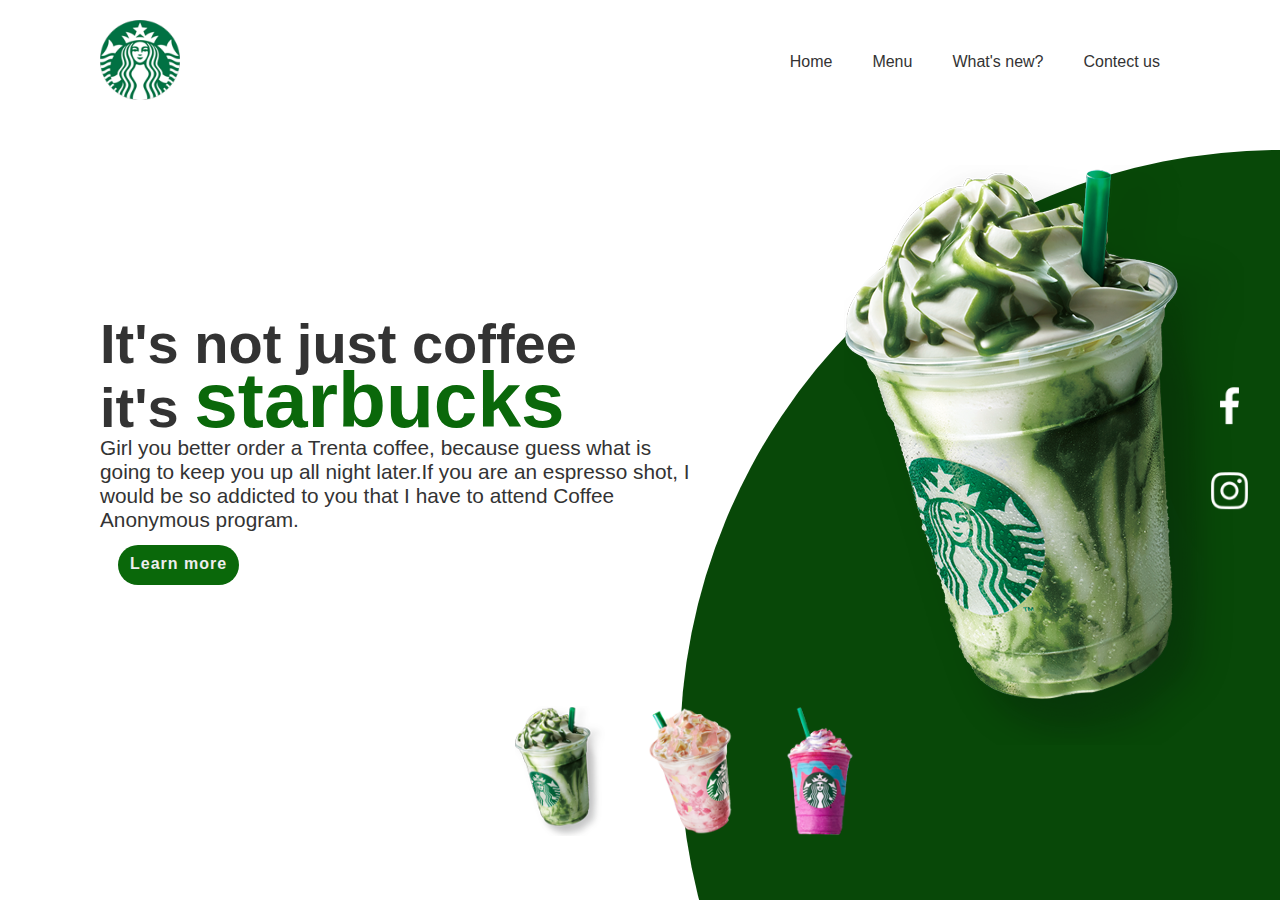
==== starbuks.html @ 8e2cb9d9 "Add files via upload" ====
<!DOCTYPE html>
<html lang="en">
<head>
    <meta charset="UTF-8">
    <meta http-equiv="X-UA-Compatible" content="IE=edge">
    <meta name="viewport" content="width=device-width, initial-scale=1.0">
    <title>Document</title>
    <link rel="stylesheet" href="starbucks.Css">
    <link rel="stylesheet" href="starbucks.js">
</head>
<body>
    <section class="section">
        <div class="circle"> </div>
        <header>
            <a href="#" > <img src="logo.png" class="logo" ></a>
            <ul>
                <li> <a href="#"> Home</a></li>
                <li> <a href="#"> Menu</a></li>
                <li> <a href="#"> What's new?</a></li>
                <li> <a href="#">Contect us</a></li>
            </ul>
        </header>
        <div class="content">
            <div class="textbox">
                <h2>It's not just coffee <br>it's <span>starbucks</span></h2>
                <p>Girl you better order a Trenta coffee, because guess what is going to keep you up all night later.If you are an espresso shot, I would be so addicted to you that I have to attend Coffee Anonymous program.</p>
                <a href="#">Learn more</a>
            </div>
                <div  class="sideimg">
                    <img src="img1.png" id="starbucks" >
                </div>
        </div>
        <ul class="thumb">
            <li> <img src="thumb1.png" onclick="imgslider('img1.png')">  </li>
            <li> <img src="thumb2.png" onclick="imgslider('img2.png')"> </li>
            <li> <img src="thumb3.png" onclick="imgslider('img3.png')"> </li>
        </ul>
        <ul class="sci">
            <li><a href="#"> <img src="facebook.png"></a></li>
            <li><a href="#"><img src="instagram.png"></a></li>
        </ul>
    </section>
    <script type="text/javascript" >
        function imgSlider(anything){
            document.queryselector('#starbucks').scr=anything;
        }
    </script>
</body>
</html>
---- starbucks.Css ----
*{
    margin: 0px;
    padding: 0px;
    box-sizing: border-box;
    font-family: Verdana, Geneva, Tahoma, sans-serif;
}
section{
    position: relative;
    width: 100%;
    min-height: 100vh;
    padding: 100px;
    display: flex;
    justify-content: space-between;
    align-items: center;
    background: #ffff;
}
 header{
    position: absolute;
    top: 0px;
    left: 0px;
    width: 100%;
    padding: 20px 100px;
    display: flex;
    justify-content: space-between;
    align-items: center;
    background: #ffff;
 }
 header .logo{
     position: relative;
    max-width: 80px;
 }
 header ul {
     position: relative;
     display: flex;
 }
 header ul li{
     list-style: none;
 }
 header ul li a{
     display: inline-block;
     color: #333;
     font-weight: 400;
     margin: 20px;
     text-decoration: none;
 }
 .content{
    
     position: relative;
     display: flex;
    padding-top: 0.9em;
    padding-right: 1em;
     width: 100%;
     justify-content: space-between;
     align-items: center;
 }
 .content .textbox{
    position: relative;
    width: 600px;
}
.content .textbox h2{
    color: #333;
    font-size: 3.5em;
    line-height: 1em;
    font-weight: 1500;
}
.content .textbox h2 span{
    color: #0a680a;
    font-size: 1.4em;
    font-weight: 1500;
}
.content .textbox p{
color: #333;
font-size: 1.3em;
line-height: 1.2 em;
}
.content .textbox a{
    display: inline-block;
    padding: 12px;
    padding-top: 10px;
    margin: 13px 18px;
    background:  #0a680a;;
    text-decoration: none;
    color: #eee;
    font-weight: 600;
    border-radius: 20px;
    letter-spacing: 1px;
}
.content .textbox a:hover{
    background: green;
}
 div img{
     margin-right: -80px;
    width: 400px;
    justify-content: flex-end;
    /* padding-right: 50px;
    margin-top: 50px; */
 }
.thumb{
    position: absolute;
    margin-left: 200px;
    bottom: 60px;
    transform: translateX(50%);
    display: flex;
    justify-content: center;
}
.thumb li{
    list-style: none;  
    display: inline-block;
    margin: 0 20px;
    cursor: pointer;
    transition: 0.5s;
}
.thumb li:hover{
    transform: translateY(-30px);
}
.thumb li img{
    max-width: 90px;
}
.sci{
    position: absolute;
    top: 50%;
    right: 30px;
    transform: translateY(-50%);
    justify-content: center;
    display: flex;
    align-items: center;
    flex-direction: column;
}
.sci li{
    list-style: none;
}
.sci li a{
    display: inline-block;
    margin: 20px 0px;
    transform: scale(0.9);
    filter: invert(1);
}
.circle{
    position: absolute;
    top: 0px;
    left: 0px;
    width: 100%;
    height: 100%;
    background: #084808;
    clip-path: circle(600px at right 750px );
}
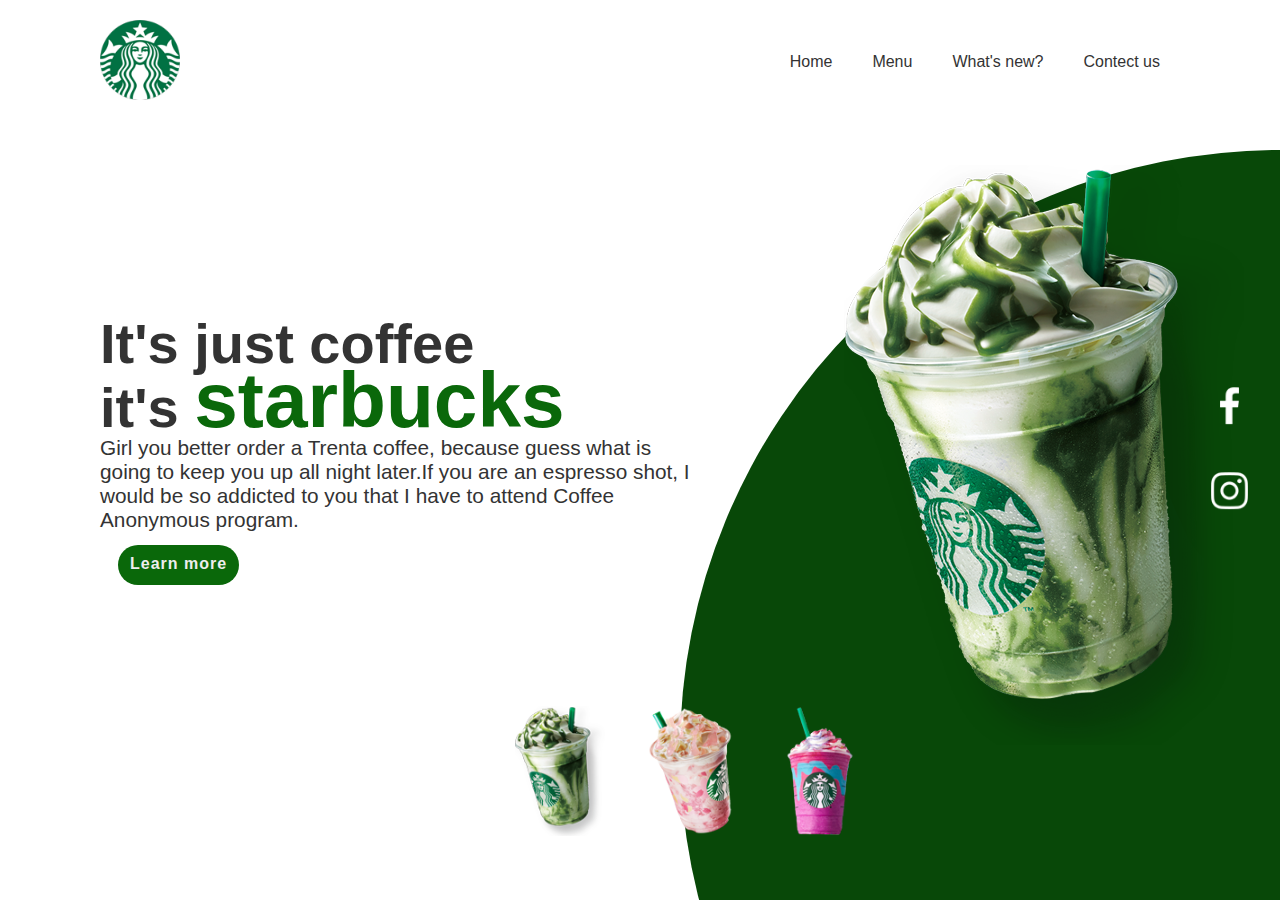
==== commit 99ab1d43: "Update starbuks.html" ====
--- a/starbuks.html
+++ b/starbuks.html
@@ -22,7 +22,7 @@
         </header>
         <div class="content">
             <div class="textbox">
-                <h2>It's not just coffee <br>it's <span>starbucks</span></h2>
+                <h2>It's  just coffee <br>it's <span>starbucks</span></h2>
                 <p>Girl you better order a Trenta coffee, because guess what is going to keep you up all night later.If you are an espresso shot, I would be so addicted to you that I have to attend Coffee Anonymous program.</p>
                 <a href="#">Learn more</a>
             </div>
